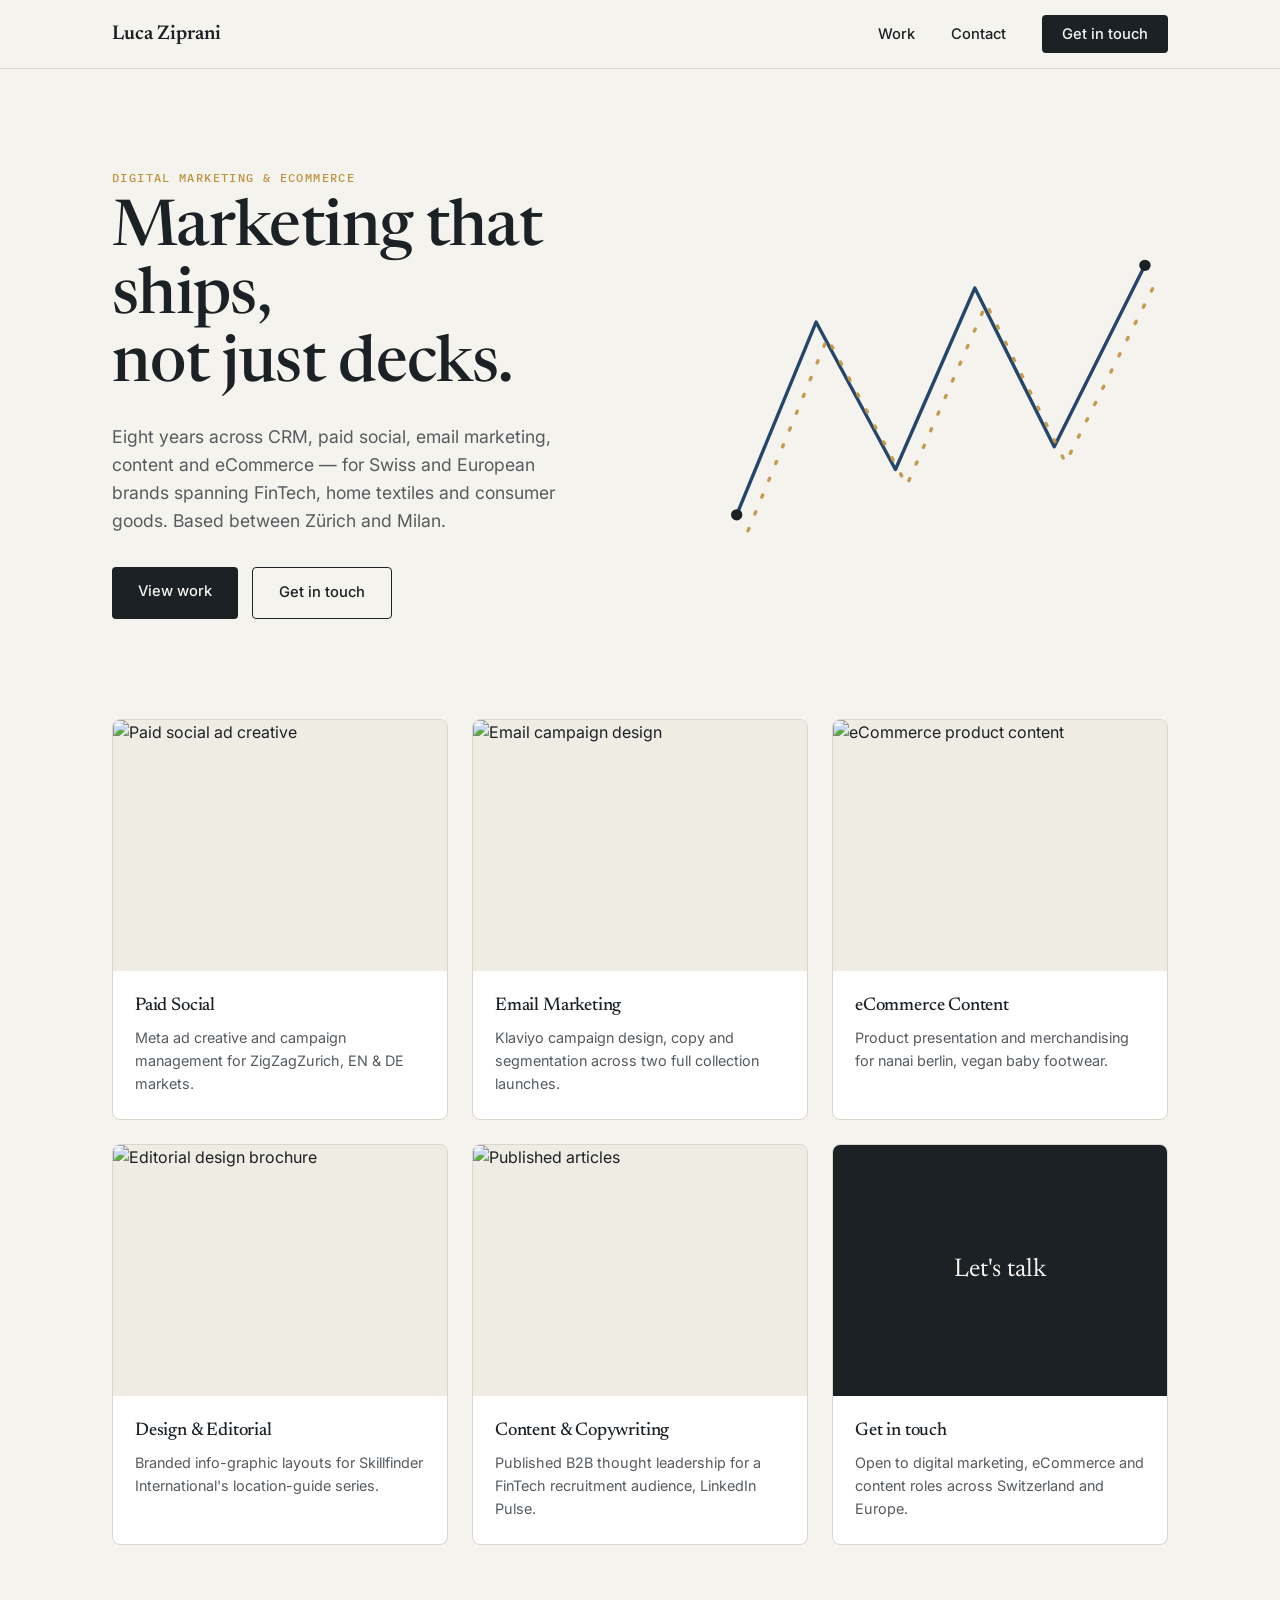
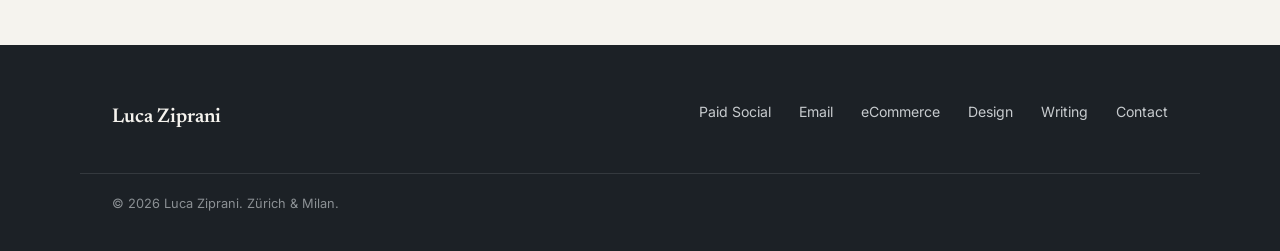
==== index.html @ 85573b86 "Add files via upload" ====
<!DOCTYPE html>
<html lang="en">
<head>
<meta charset="UTF-8">
<meta name="viewport" content="width=device-width, initial-scale=1.0">
<title>Luca Ziprani — Digital Marketing &amp; eCommerce</title>
<link rel="stylesheet" href="style.css">
</head>
<body>

<nav class="nav">
  <div class="nav-inner">
    <a href="index.html" class="logo">Luca Ziprani</a>
    <button class="menu-toggle" id="menuToggle"><span></span><span></span><span></span></button>
    <ul class="nav-links" id="navLinks">
      <li class="has-dropdown">
        <a>Work</a>
        <div class="dropdown">
          <a href="work-paid-social.html">Paid Social</a>
          <a href="work-email.html">Email Marketing</a>
          <a href="work-ecommerce.html">eCommerce Content</a>
          <a href="work-design.html">Design &amp; Editorial</a>
          <a href="work-content.html">Content &amp; Copywriting</a>
        </div>
      </li>
      <li><a href="contact.html">Contact</a></li>
      <li><a href="contact.html" class="nav-cta">Get in touch</a></li>
    </ul>
  </div>
</nav>

<section class="hero">
  <div class="container">
    <div class="hero-grid">
      <div>
        <span class="eyebrow">Digital Marketing &amp; eCommerce</span>
        <h1>Marketing that ships,<br>not just decks.</h1>
        <p class="lead">Eight years across CRM, paid social, email marketing, content and eCommerce — for Swiss and European brands spanning FinTech, home textiles and consumer goods. Based between Zürich and Milan.</p>
        <div class="hero-ctas">
          <a href="#work" class="btn btn-primary">View work</a>
          <a href="contact.html" class="btn btn-outline">Get in touch</a>
        </div>
      </div>
      <div>
        <svg class="zigzag" viewBox="0 0 400 300" xmlns="http://www.w3.org/2000/svg">
          <polyline points="20,260 90,90 160,220 230,60 300,200 380,40" fill="none" stroke="#24466B" stroke-width="3" stroke-linejoin="round" stroke-linecap="round"/>
          <polyline points="20,260 90,90 160,220 230,60 300,200 380,40" fill="none" stroke="#C0923F" stroke-width="3" stroke-linejoin="round" stroke-linecap="round" stroke-dasharray="2 14" opacity="0.9" transform="translate(10,14)"/>
          <circle cx="20" cy="260" r="5" fill="#1C2126"/>
          <circle cx="380" cy="40" r="5" fill="#1C2126"/>
        </svg>
      </div>
    </div>
  </div>
</section>

<section id="work" class="container">
  <div class="cat-grid">

    <a href="work-paid-social.html" class="cat-card">
      <div class="thumb"><img src="images/paid-social-1.jpg" alt="Paid social ad creative"></div>
      <div class="body">
        <h3>Paid Social</h3>
        <p>Meta ad creative and campaign management for ZigZagZurich, EN &amp; DE markets.</p>
      </div>
    </a>

    <a href="work-email.html" class="cat-card">
      <div class="thumb"><img src="images/email-dupasquier-1.jpg" alt="Email campaign design"></div>
      <div class="body">
        <h3>Email Marketing</h3>
        <p>Klaviyo campaign design, copy and segmentation across two full collection launches.</p>
      </div>
    </a>

    <a href="work-ecommerce.html" class="cat-card">
      <div class="thumb"><img src="images/nanai-1.jpg" alt="eCommerce product content"></div>
      <div class="body">
        <h3>eCommerce Content</h3>
        <p>Product presentation and merchandising for nanai berlin, vegan baby footwear.</p>
      </div>
    </a>

    <a href="work-design.html" class="cat-card">
      <div class="thumb"><img src="images/design-switzerland-1.jpg" alt="Editorial design brochure"></div>
      <div class="body">
        <h3>Design &amp; Editorial</h3>
        <p>Branded info-graphic layouts for Skillfinder International's location-guide series.</p>
      </div>
    </a>

    <a href="work-content.html" class="cat-card">
      <div class="thumb"><img src="images/article-ireland.jpg" alt="Published articles"></div>
      <div class="body">
        <h3>Content &amp; Copywriting</h3>
        <p>Published B2B thought leadership for a FinTech recruitment audience, LinkedIn Pulse.</p>
      </div>
    </a>

    <a href="contact.html" class="cat-card">
      <div class="thumb" style="display:flex;align-items:center;justify-content:center;background:var(--ink);">
        <span style="font-family:'Newsreader',serif;color:var(--paper);font-size:1.6rem;padding:20px;text-align:center;">Let's talk</span>
      </div>
      <div class="body">
        <h3>Get in touch</h3>
        <p>Open to digital marketing, eCommerce and content roles across Switzerland and Europe.</p>
      </div>
    </a>

  </div>
</section>

<footer class="footer">
  <div class="container footer-inner">
    <div>
      <a href="index.html" class="logo">Luca Ziprani</a>
    </div>
    <ul class="footer-links">
      <li><a href="work-paid-social.html">Paid Social</a></li>
      <li><a href="work-email.html">Email</a></li>
      <li><a href="work-ecommerce.html">eCommerce</a></li>
      <li><a href="work-design.html">Design</a></li>
      <li><a href="work-content.html">Writing</a></li>
      <li><a href="contact.html">Contact</a></li>
    </ul>
  </div>
  <div class="container footer-bottom">
    &copy; 2026 Luca Ziprani. Zürich &amp; Milan.
  </div>
</footer>

<script>
  const toggle = document.getElementById('menuToggle');
  const links = document.getElementById('navLinks');
  toggle.addEventListener('click', () => links.classList.toggle('open'));
  document.querySelectorAll('.has-dropdown > a').forEach(el => {
    el.addEventListener('click', (e) => {
      if (window.innerWidth <= 640) {
        e.preventDefault();
        el.parentElement.classList.toggle('open');
      }
    });
  });
</script>

</body>
</html>
---- style.css ----
@import url('https://fonts.googleapis.com/css2?family=Newsreader:ital,wght@0,400;0,500;0,600;1,400&family=Inter:wght@400;500;600&family=IBM+Plex+Mono:wght@500&display=swap');

:root {
  --paper: #F5F3EE;
  --paper-alt: #EFECE4;
  --ink: #1C2126;
  --ink-soft: #565B60;
  --ink-faint: #8B8F92;
  --accent: #24466B;
  --accent-warm: #C0923F;
  --line: #DCD7CC;
  --white: #FFFFFF;
}

* { margin: 0; padding: 0; box-sizing: border-box; }

html { scroll-behavior: smooth; }

body {
  background: var(--paper);
  color: var(--ink);
  font-family: 'Inter', sans-serif;
  font-size: 16px;
  line-height: 1.6;
}

img { max-width: 100%; display: block; }

a { color: inherit; text-decoration: none; }

h1, h2, h3 {
  font-family: 'Newsreader', serif;
  font-weight: 500;
  letter-spacing: -0.01em;
  color: var(--ink);
}

.eyebrow {
  font-family: 'IBM Plex Mono', monospace;
  font-size: 0.72rem;
  font-weight: 500;
  letter-spacing: 0.12em;
  text-transform: uppercase;
  color: var(--accent-warm);
  margin-bottom: 10px;
  display: block;
}

.container {
  max-width: 1120px;
  margin: 0 auto;
  padding: 0 32px;
}

/* ---------- NAV ---------- */
.nav {
  position: sticky;
  top: 0;
  z-index: 100;
  background: rgba(245, 243, 238, 0.92);
  backdrop-filter: blur(8px);
  border-bottom: 1px solid var(--line);
}

.nav-inner {
  max-width: 1120px;
  margin: 0 auto;
  padding: 18px 32px;
  display: flex;
  align-items: center;
  justify-content: space-between;
}

.logo {
  font-family: 'Newsreader', serif;
  font-size: 1.25rem;
  font-weight: 600;
  color: var(--ink);
}

.nav-links {
  display: flex;
  align-items: center;
  gap: 36px;
  list-style: none;
}

.nav-links > li { position: relative; }

.nav-links > li > a {
  font-size: 0.92rem;
  font-weight: 500;
  color: var(--ink);
  cursor: pointer;
}

.nav-links > li > a:hover { color: var(--accent-warm); }

.dropdown {
  position: absolute;
  top: 100%;
  left: -20px;
  margin-top: 14px;
  background: var(--white);
  border: 1px solid var(--line);
  border-radius: 6px;
  min-width: 240px;
  padding: 8px;
  opacity: 0;
  visibility: hidden;
  transform: translateY(6px);
  transition: all 0.18s ease;
  box-shadow: 0 12px 28px rgba(28,33,38,0.08);
}

.has-dropdown:hover .dropdown {
  opacity: 1;
  visibility: visible;
  transform: translateY(0);
}

.dropdown a {
  display: block;
  padding: 10px 12px;
  border-radius: 4px;
  font-size: 0.88rem;
  color: var(--ink-soft);
}

.dropdown a:hover { background: var(--paper-alt); color: var(--ink); }

.nav-cta {
  background: var(--ink);
  color: var(--paper) !important;
  padding: 10px 20px;
  border-radius: 4px;
  font-size: 0.88rem;
  font-weight: 500;
}

.nav-cta:hover { background: var(--accent); }

.menu-toggle {
  display: none;
  flex-direction: column;
  gap: 5px;
  cursor: pointer;
  background: none;
  border: none;
}

.menu-toggle span {
  width: 22px;
  height: 2px;
  background: var(--ink);
}

/* ---------- BUTTONS ---------- */
.btn {
  display: inline-block;
  padding: 13px 26px;
  border-radius: 4px;
  font-size: 0.92rem;
  font-weight: 500;
  transition: all 0.15s ease;
}

.btn-primary {
  background: var(--ink);
  color: var(--paper);
}
.btn-primary:hover { background: var(--accent); }

.btn-outline {
  border: 1px solid var(--ink);
  color: var(--ink);
}
.btn-outline:hover { background: var(--ink); color: var(--paper); }

/* ---------- HERO ---------- */
.hero {
  padding: 100px 0 80px;
  position: relative;
  overflow: hidden;
}

.hero-grid {
  display: grid;
  grid-template-columns: 1.1fr 0.9fr;
  gap: 48px;
  align-items: center;
}

.hero h1 {
  font-size: clamp(2.6rem, 5vw, 4rem);
  line-height: 1.06;
  margin-bottom: 22px;
}

.hero p.lead {
  font-size: 1.1rem;
  color: var(--ink-soft);
  max-width: 480px;
  margin-bottom: 32px;
}

.hero-ctas { display: flex; gap: 14px; flex-wrap: wrap; }

.zigzag {
  width: 100%;
  height: auto;
}

/* ---------- PAGE HERO (subpages) ---------- */
.page-hero {
  padding: 72px 0 48px;
  border-bottom: 1px solid var(--line);
}

.page-hero h1 { font-size: clamp(2.1rem, 4vw, 2.9rem); margin-bottom: 16px; }
.page-hero p.lead { font-size: 1.05rem; color: var(--ink-soft); max-width: 620px; }

/* ---------- CATEGORY GRID (homepage) ---------- */
.cat-grid {
  display: grid;
  grid-template-columns: repeat(3, 1fr);
  gap: 24px;
  padding: 20px 0 100px;
}

.cat-card {
  background: var(--white);
  border: 1px solid var(--line);
  border-radius: 8px;
  overflow: hidden;
  transition: transform 0.18s ease, box-shadow 0.18s ease;
}

.cat-card:hover {
  transform: translateY(-4px);
  box-shadow: 0 16px 32px rgba(28,33,38,0.08);
}

.cat-card .thumb {
  aspect-ratio: 4/3;
  overflow: hidden;
  background: var(--paper-alt);
}

.cat-card .thumb img { width: 100%; height: 100%; object-fit: cover; }

.cat-card .body { padding: 20px 22px 24px; }

.cat-card h3 { font-size: 1.15rem; margin-bottom: 6px; }

.cat-card p { font-size: 0.9rem; color: var(--ink-soft); }

/* ---------- CONTENT SECTIONS ---------- */
.section { padding: 56px 0; border-bottom: 1px solid var(--line); }
.section:last-of-type { border-bottom: none; }

.section h2 { font-size: 1.6rem; margin-bottom: 10px; }
.section .desc { color: var(--ink-soft); max-width: 680px; margin-bottom: 32px; font-size: 0.98rem; }

.img-row {
  display: grid;
  gap: 20px;
  margin-bottom: 8px;
}
.img-row.cols-2 { grid-template-columns: 1fr 1fr; }
.img-row.cols-3 { grid-template-columns: 1fr 1fr 1fr; }
.img-row.cols-4 { grid-template-columns: repeat(4, 1fr); }

.img-card { }
.img-card img {
  border-radius: 6px;
  border: 1px solid var(--line);
  width: 100%;
}
.img-card .cap {
  font-size: 0.82rem;
  color: var(--ink-faint);
  margin-top: 8px;
  line-height: 1.4;
}

/* ---------- ARTICLE LIST ---------- */
.article-list {
  display: flex;
  flex-direction: column;
  gap: 0;
}

.article-item {
  display: grid;
  grid-template-columns: 140px 1fr auto;
  gap: 24px;
  align-items: center;
  padding: 22px 0;
  border-bottom: 1px solid var(--line);
}

.article-item:first-child { border-top: 1px solid var(--line); }

.article-item img {
  border-radius: 5px;
  aspect-ratio: 4/3;
  object-fit: cover;
  width: 100%;
}

.article-item h3 { font-size: 1.08rem; margin-bottom: 4px; }
.article-item .meta { font-size: 0.83rem; color: var(--ink-faint); }

.article-item .dl {
  font-family: 'IBM Plex Mono', monospace;
  font-size: 0.76rem;
  letter-spacing: 0.05em;
  text-transform: uppercase;
  color: var(--accent);
  white-space: nowrap;
  border: 1px solid var(--accent);
  padding: 9px 16px;
  border-radius: 4px;
}
.article-item .dl:hover { background: var(--accent); color: var(--white); }

/* ---------- FOOTER ---------- */
.footer {
  background: var(--ink);
  color: var(--paper);
  padding: 56px 0 36px;
}

.footer-inner {
  display: flex;
  justify-content: space-between;
  align-items: flex-start;
  flex-wrap: wrap;
  gap: 24px;
}

.footer .logo { color: var(--paper); }

.footer-links {
  display: flex;
  gap: 28px;
  list-style: none;
  font-size: 0.88rem;
}

.footer-links a { color: #C7CBCE; }
.footer-links a:hover { color: var(--paper); }

.footer-bottom {
  margin-top: 40px;
  padding-top: 20px;
  border-top: 1px solid #34393E;
  font-size: 0.8rem;
  color: #8B9094;
}

/* ---------- CONTACT ---------- */
.contact-block {
  padding: 90px 0 110px;
  text-align: center;
}
.contact-block h1 { font-size: clamp(2.2rem, 4vw, 3.2rem); margin-bottom: 18px; }
.contact-block p.lead { color: var(--ink-soft); max-width: 480px; margin: 0 auto 36px; font-size: 1.05rem; }
.contact-email {
  font-family: 'Newsreader', serif;
  font-size: 1.6rem;
  color: var(--accent);
  border-bottom: 1px solid var(--accent);
  padding-bottom: 4px;
}

/* ---------- RESPONSIVE ---------- */
@media (max-width: 860px) {
  .hero-grid { grid-template-columns: 1fr; }
  .cat-grid { grid-template-columns: 1fr 1fr; }
  .img-row.cols-3, .img-row.cols-4 { grid-template-columns: 1fr 1fr; }
  .article-item { grid-template-columns: 90px 1fr; }
  .article-item .dl { grid-column: 1 / -1; justify-self: start; margin-top: 6px; }
}

@media (max-width: 640px) {
  .nav-links { position: fixed; top: 64px; left: 0; right: 0; bottom: 0; background: var(--paper); flex-direction: column; align-items: flex-start; padding: 32px; gap: 20px; display: none; overflow-y: auto; }
  .nav-links.open { display: flex; }
  .has-dropdown .dropdown { position: static; opacity: 1; visibility: visible; transform: none; box-shadow: none; border: none; padding: 8px 0 0 12px; display: none; }
  .has-dropdown.open .dropdown { display: block; }
  .menu-toggle { display: flex; }
  .cat-grid { grid-template-columns: 1fr; }
  .img-row.cols-2, .img-row.cols-3, .img-row.cols-4 { grid-template-columns: 1fr; }
  .article-item { grid-template-columns: 70px 1fr; gap: 14px; }
}
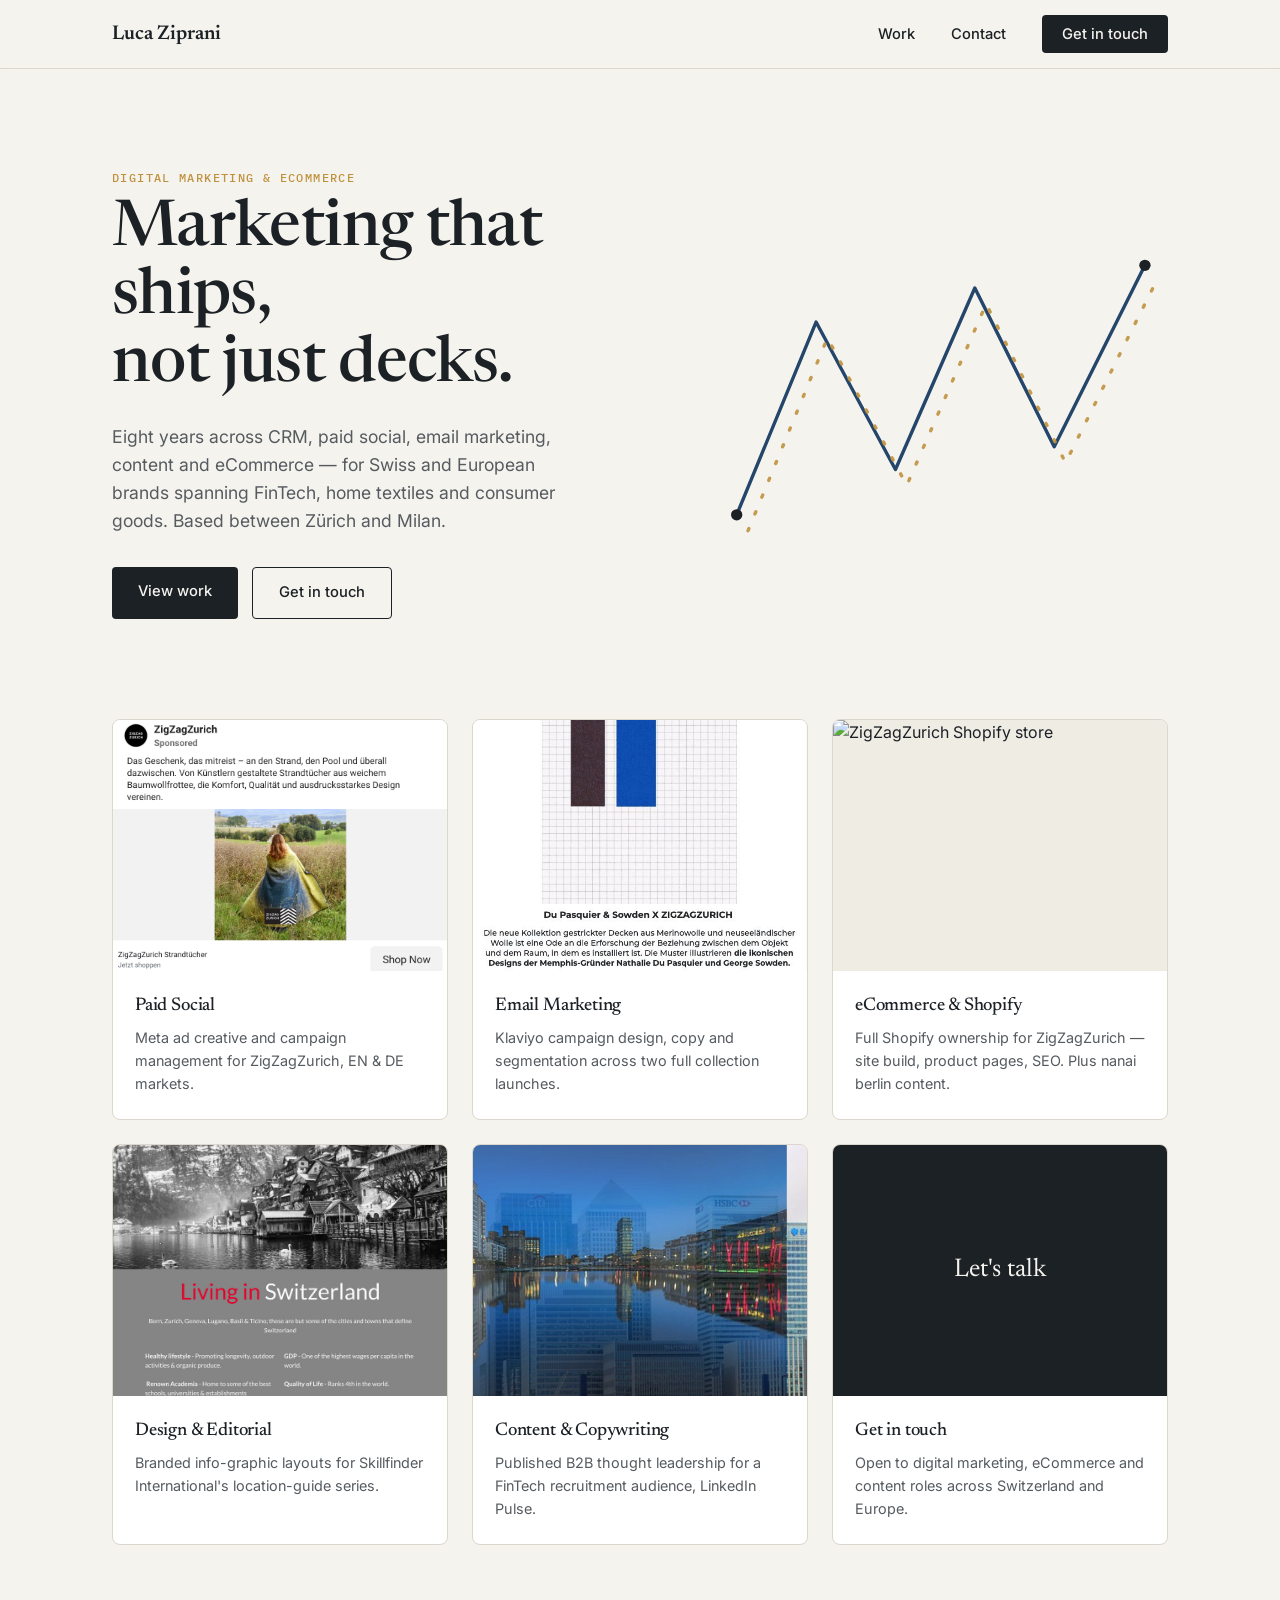
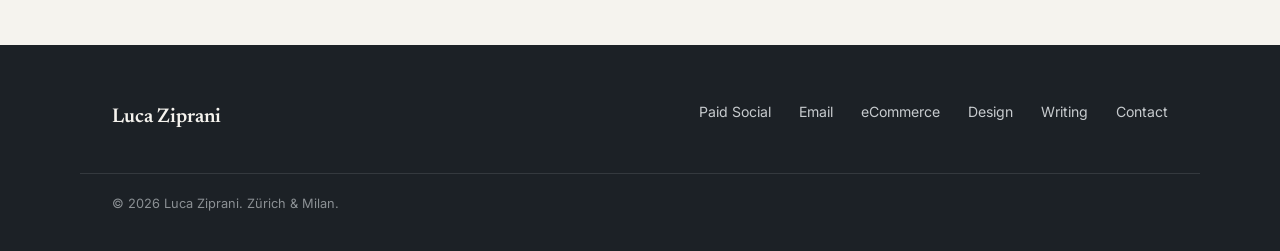
==== commit 9a9f732e: "Add files via upload" ====
--- a/index.html
+++ b/index.html
@@ -73,10 +73,10 @@
     </a>
 
     <a href="work-ecommerce.html" class="cat-card">
-      <div class="thumb"><img src="images/nanai-1.jpg" alt="eCommerce product content"></div>
+      <div class="thumb"><img src="https://zigzagzurich.com/cdn/shop/collections/104720260.jpg?v=1774968249&width=1024" alt="ZigZagZurich Shopify store"></div>
       <div class="body">
-        <h3>eCommerce Content</h3>
-        <p>Product presentation and merchandising for nanai berlin, vegan baby footwear.</p>
+        <h3>eCommerce &amp; Shopify</h3>
+        <p>Full Shopify ownership for ZigZagZurich — site build, product pages, SEO. Plus nanai berlin content.</p>
       </div>
     </a>
 
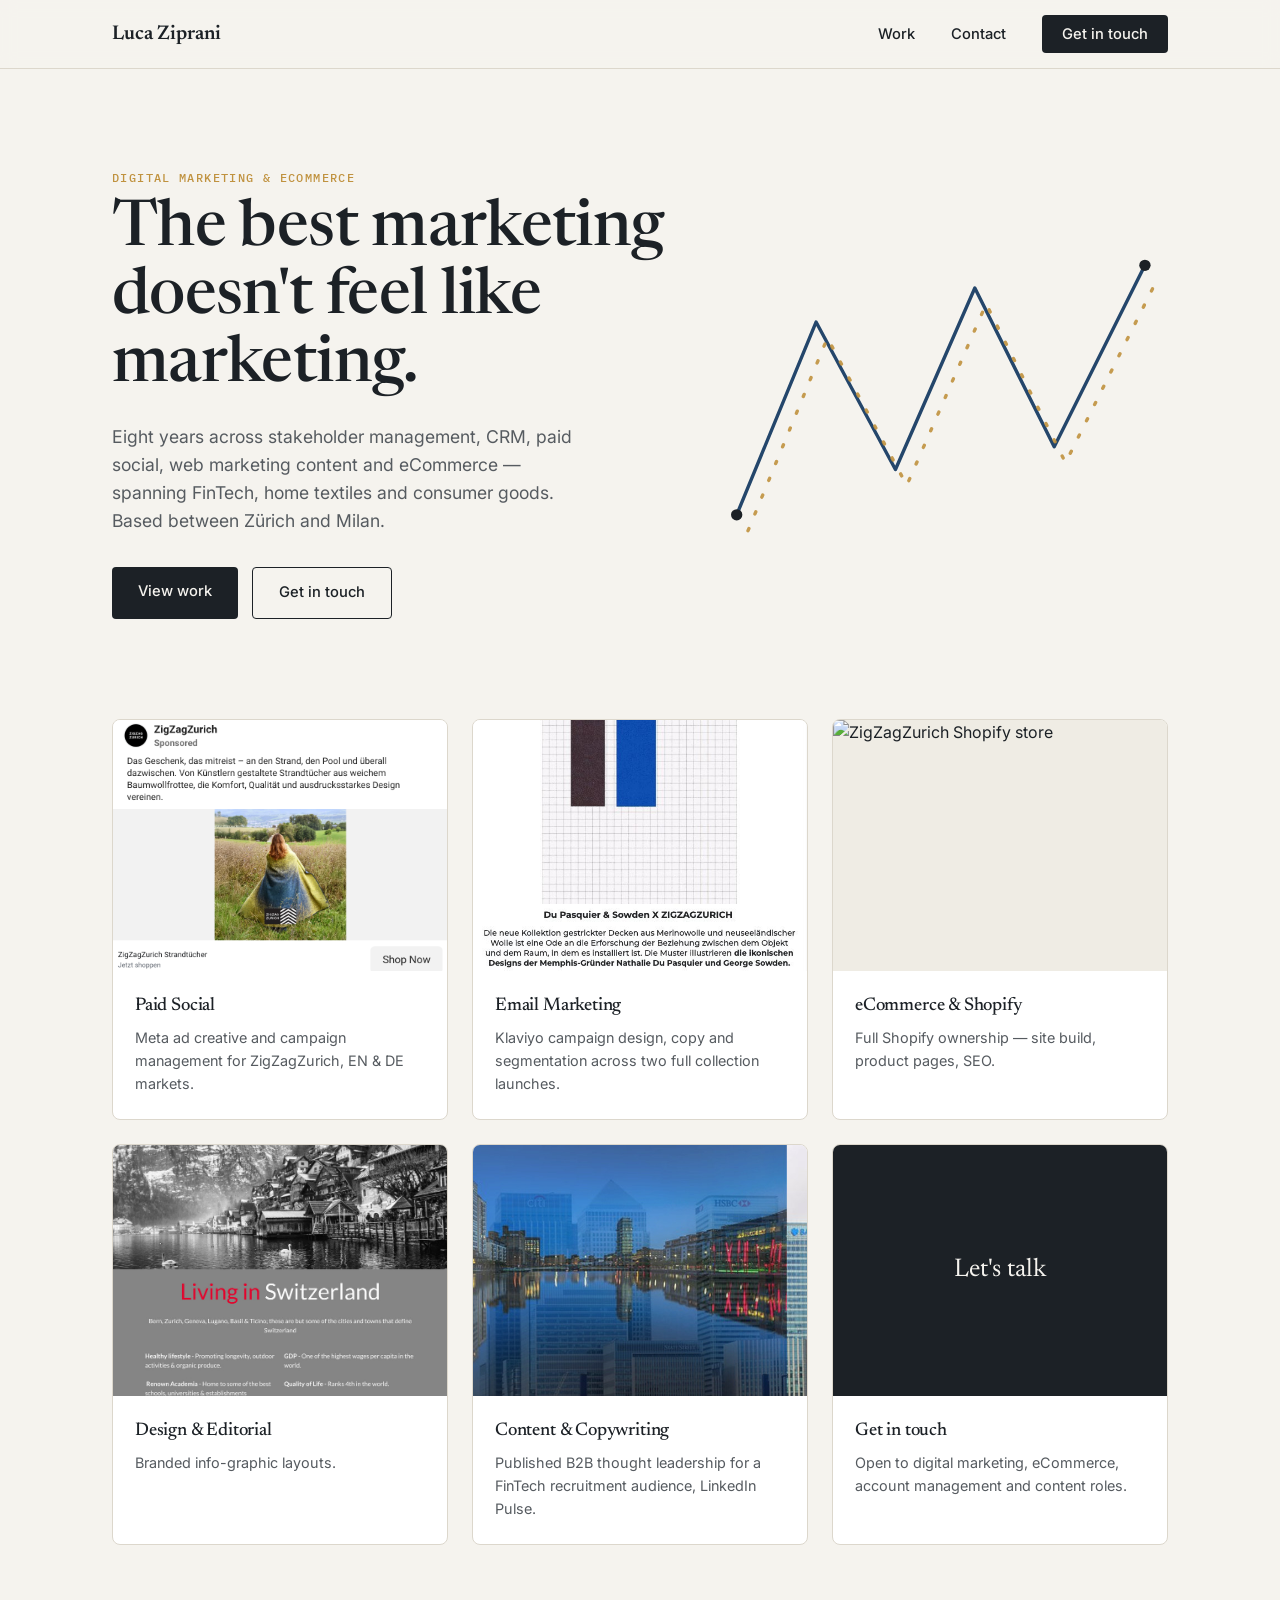
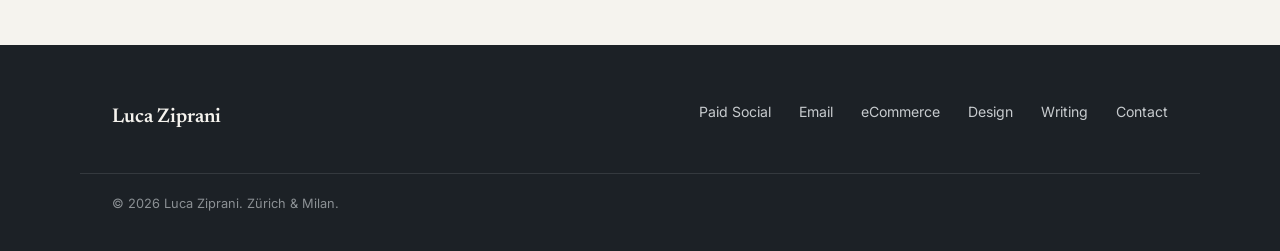
==== commit 5d7b08d1: "Update index.html" ====
--- a/index.html
+++ b/index.html
@@ -34,8 +34,8 @@
     <div class="hero-grid">
       <div>
         <span class="eyebrow">Digital Marketing &amp; eCommerce</span>
-        <h1>Marketing that ships,<br>not just decks.</h1>
-        <p class="lead">Eight years across CRM, paid social, email marketing, content and eCommerce — for Swiss and European brands spanning FinTech, home textiles and consumer goods. Based between Zürich and Milan.</p>
+        <h1>The best marketing doesn't feel like marketing.</h1>
+        <p class="lead">Eight years across stakeholder management, CRM, paid social, web marketing content and eCommerce — spanning FinTech, home textiles and consumer goods. Based between Zürich and Milan.</p>
         <div class="hero-ctas">
           <a href="#work" class="btn btn-primary">View work</a>
           <a href="contact.html" class="btn btn-outline">Get in touch</a>
@@ -76,7 +76,7 @@
       <div class="thumb"><img src="https://zigzagzurich.com/cdn/shop/collections/104720260.jpg?v=1774968249&width=1024" alt="ZigZagZurich Shopify store"></div>
       <div class="body">
         <h3>eCommerce &amp; Shopify</h3>
-        <p>Full Shopify ownership for ZigZagZurich — site build, product pages, SEO. Plus nanai berlin content.</p>
+        <p>Full Shopify ownership — site build, product pages, SEO.</p>
       </div>
     </a>
 
@@ -84,7 +84,7 @@
       <div class="thumb"><img src="images/design-switzerland-1.jpg" alt="Editorial design brochure"></div>
       <div class="body">
         <h3>Design &amp; Editorial</h3>
-        <p>Branded info-graphic layouts for Skillfinder International's location-guide series.</p>
+        <p>Branded info-graphic layouts.</p>
       </div>
     </a>
 
@@ -102,7 +102,7 @@
       </div>
       <div class="body">
         <h3>Get in touch</h3>
-        <p>Open to digital marketing, eCommerce and content roles across Switzerland and Europe.</p>
+        <p>Open to digital marketing, eCommerce, account management and content roles.</p>
       </div>
     </a>
 
